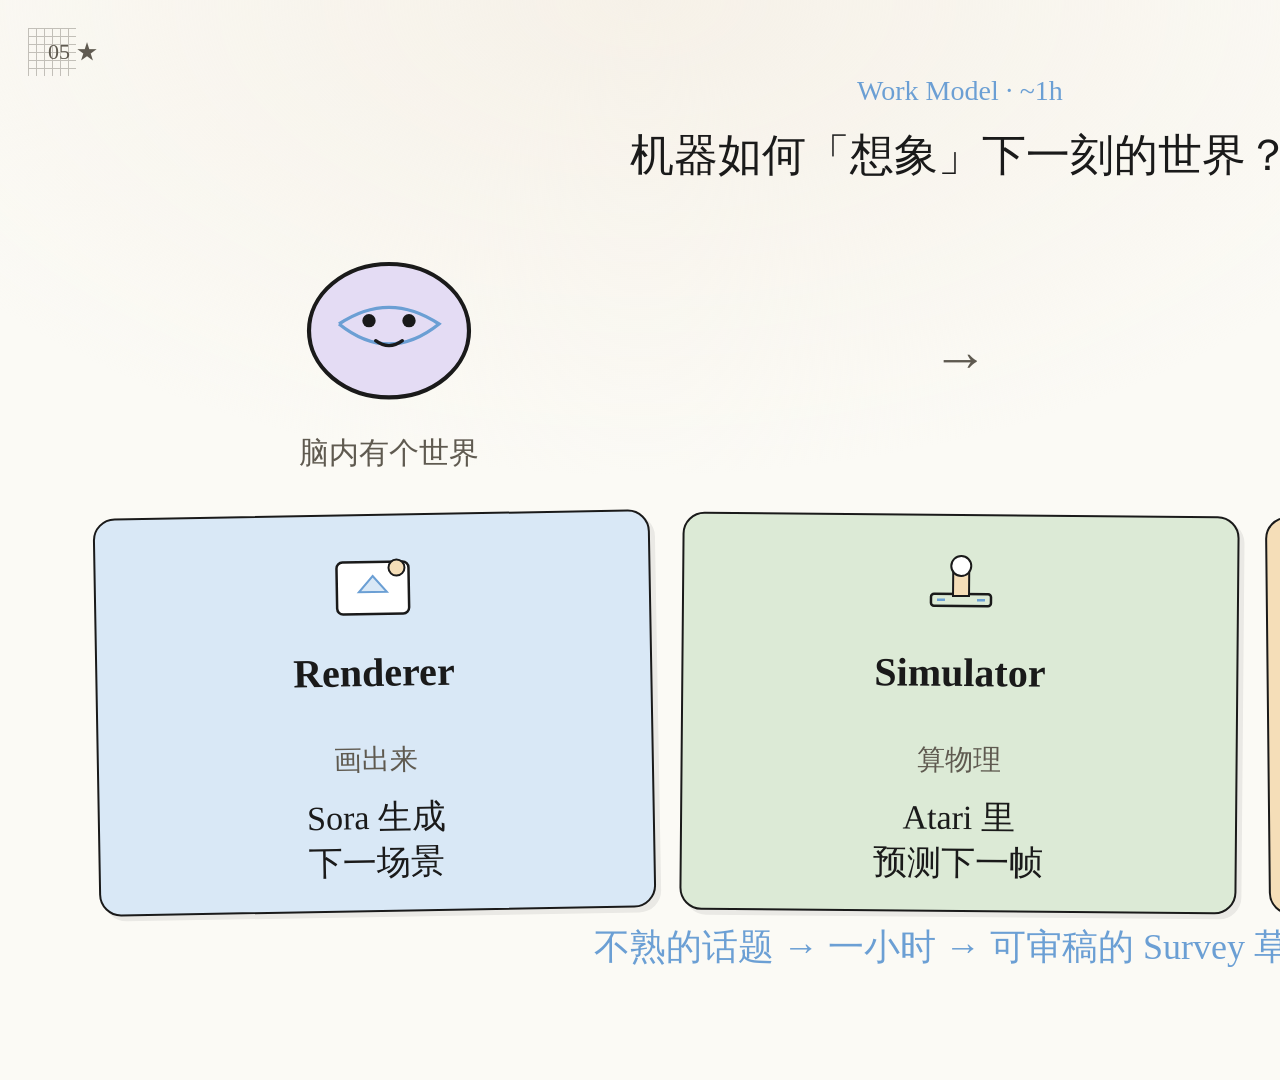
==== deck/slides/05-example.html @ 3a747863 "aa" ====
<!DOCTYPE html>
<html lang="zh-CN">
<head>
<meta charset="UTF-8">
<title>05 · Work Model</title>
<link rel="stylesheet" href="../shared/fonts.css">
<link rel="stylesheet" href="../shared/handdrawn.css">
</head>
<body>
<div class="page-num">05 ★</div>
<div class="slide-main">
  <div class="kicker">Work Model · ~1h</div>
  <p class="wm-hook">机器如何「想象」下一刻的世界？</p>
  <div class="wm-visual">
    <div class="wm-brain">
      <svg viewBox="0 0 120 100" aria-hidden="true">
        <ellipse cx="60" cy="52" rx="48" ry="40" stroke="#1a1a1a" stroke-width="2.5" fill="#e4dcf4"/>
        <path d="M30 48 Q60 28 90 48 Q60 72 30 48" stroke="#6b9fd4" stroke-width="2" fill="none"/>
        <circle cx="48" cy="46" r="4" fill="#1a1a1a"/>
        <circle cx="72" cy="46" r="4" fill="#1a1a1a"/>
        <path d="M52 58 Q60 64 68 58" stroke="#1a1a1a" stroke-width="2" fill="none" stroke-linecap="round"/>
      </svg>
      <p>脑内有个世界</p>
    </div>
    <div style="text-align:center;font-family:var(--font-hand);font-size:56px;color:var(--muted)">→</div>
    <div class="wm-brain">
      <svg viewBox="0 0 120 100" aria-hidden="true">
        <rect x="20" y="30" width="80" height="50" rx="8" stroke="#1a1a1a" stroke-width="2.5" fill="#dcead6"/>
        <path d="M32 48h56M32 60h40" stroke="#5f5a50" stroke-width="2" stroke-linecap="round"/>
        <path d="M60 20v14M48 26l12-8 12 8" stroke="#6b9fd4" stroke-width="2.5" fill="none" stroke-linecap="round"/>
      </svg>
      <p>预测 · 生成 · 规划</p>
    </div>
  </div>
  <div class="wm-triad">
    <div class="wm-card">
      <svg class="wm-icon" viewBox="0 0 88 88" aria-hidden="true">
        <rect x="8" y="18" width="72" height="52" rx="6" stroke="#1a1a1a" stroke-width="2.5" fill="#fff"/>
        <polygon points="44,32 58,48 30,48" stroke="#6b9fd4" stroke-width="2" fill="#d9e8f6"/>
        <circle cx="68" cy="24" r="8" stroke="#1a1a1a" stroke-width="2" fill="#f5deb8"/>
      </svg>
      <h3>Renderer</h3>
      <p class="wm-role">画出来</p>
      <p class="wm-example">Sora 生成<br>下一场景</p>
    </div>
    <div class="wm-card">
      <svg class="wm-icon" viewBox="0 0 88 88" aria-hidden="true">
        <rect x="14" y="50" width="60" height="12" rx="3" stroke="#1a1a1a" stroke-width="2.5" fill="#dcead6"/>
        <rect x="36" y="28" width="16" height="24" stroke="#1a1a1a" stroke-width="2" fill="#f5deb8"/>
        <circle cx="44" cy="22" r="10" stroke="#1a1a1a" stroke-width="2" fill="#fff"/>
        <path d="M20 56h8M60 56h8" stroke="#6b9fd4" stroke-width="2.5"/>
      </svg>
      <h3>Simulator</h3>
      <p class="wm-role">算物理</p>
      <p class="wm-example">Atari 里<br>预测下一帧</p>
    </div>
    <div class="wm-card">
      <svg class="wm-icon" viewBox="0 0 88 88" aria-hidden="true">
        <rect x="10" y="40" width="68" height="36" rx="4" stroke="#1a1a1a" stroke-width="2.5" fill="#dcead6"/>
        <rect x="22" y="22" width="20" height="20" stroke="#1a1a1a" stroke-width="2" fill="#d9e8f6"/>
        <rect x="46" y="26" width="16" height="16" stroke="#1a1a1a" stroke-width="2" fill="#f5deb8"/>
        <path d="M44 58l8-8 8 8" stroke="#6b9fd4" stroke-width="2.5" fill="none"/>
      </svg>
      <h3>Planner</h3>
      <p class="wm-role">做决策</p>
      <p class="wm-example">Minecraft 里<br>规划下一步</p>
    </div>
  </div>
  <p class="wm-foot">不熟的话题 → 一小时 → 可审稿的 Survey 草稿</p>
</div>
<script src="../shared/nav-keys.js"></script>
</body>
</html>
---- deck/shared/handdrawn.css ----
/* Auto Research · hand-drawn deck (huashu / ian-inspired, keep tokens stable) */
:root {
  --paper: #fbfaf5;
  --paper-warm: #f6f1e8;
  --ink: #1a1a1a;
  --muted: #5f5a50;
  --blue: #d9e8f6;
  --green: #dcead6;
  --peach: #f5deb8;
  --lavender: #e4dcf4;
  --accent: #6b9fd4;
  --pad-x: 96px;
  --pad-y: 64px;
  --font-hand: "Patrick Hand", "Ma Shan Zheng", "Noto Sans SC", cursive;
  --font-body: "Noto Sans SC", system-ui, sans-serif;
  --shadow-sketch: 5px 5px 0 rgba(26, 26, 26, 0.07);
}

html { font-size: 16px; }

body {
  width: 1920px;
  height: 1080px;
  margin: 0;
  padding: var(--pad-y) var(--pad-x);
  box-sizing: border-box;
  background:
    radial-gradient(ellipse 120% 80% at 50% 0%, var(--paper-warm) 0%, transparent 55%),
    var(--paper);
  color: var(--ink);
  font-family: var(--font-body);
  font-size: 32px;
  line-height: 1.45;
  position: relative;
  overflow: hidden;
}

body::before,
body::after {
  content: "";
  position: absolute;
  width: 48px;
  height: 48px;
  opacity: 0.35;
  background:
    linear-gradient(var(--muted) 1px, transparent 1px) 0 0 / 8px 8px,
    linear-gradient(90deg, var(--muted) 1px, transparent 1px) 0 0 / 8px 8px;
  pointer-events: none;
}
body::before { top: 28px; left: 28px; }
body::after { bottom: 28px; right: 28px; }

.page-num {
  position: absolute;
  top: 36px;
  left: 48px;
  font-family: var(--font-hand);
  font-size: 22px;
  color: var(--muted);
}

.slide-main {
  position: relative;
  z-index: 1;
  height: 100%;
  display: flex;
  flex-direction: column;
  justify-content: center;
}

h1 {
  font-family: var(--font-hand);
  font-size: 80px;
  font-weight: 600;
  line-height: 1.12;
  margin: 0 0 16px;
  text-align: center;
}

h1::after {
  content: "";
  display: block;
  width: 120px;
  height: 4px;
  margin: 18px auto 0;
  background: var(--accent);
  border-radius: 2px;
  opacity: 0.55;
}

.subtitle {
  text-align: center;
  font-family: var(--font-hand);
  font-size: 38px;
  color: var(--muted);
  margin: 0 0 36px;
}

.kicker {
  text-align: center;
  font-family: var(--font-hand);
  font-size: 28px;
  color: var(--accent);
  margin-bottom: 12px;
}

.tag-row {
  display: flex;
  gap: 20px;
  justify-content: center;
  flex-wrap: wrap;
  margin-top: 32px;
}

.tag {
  font-family: var(--font-hand);
  font-size: 26px;
  padding: 10px 22px;
  border: 2px solid var(--ink);
  border-radius: 999px;
  background: var(--blue);
  box-shadow: 3px 3px 0 rgba(0,0,0,0.08);
}

.cols-2 {
  display: grid;
  grid-template-columns: 1fr 1fr;
  gap: 48px;
  align-items: center;
  margin-top: 24px;
}

.sketch-box {
  border: 2.5px solid var(--ink);
  border-radius: 18px;
  padding: 36px 32px;
  background: #fff;
  box-shadow: 6px 6px 0 rgba(0,0,0,0.06);
  min-height: 420px;
}

.sketch-box h2 {
  font-family: var(--font-hand);
  font-size: 40px;
  margin: 0 0 20px;
  padding-bottom: 10px;
  border-bottom: 2px dashed var(--muted);
}

.sketch-box ul {
  margin: 0;
  padding-left: 28px;
  font-family: var(--font-hand);
  font-size: 34px;
  line-height: 1.55;
}
.sketch-box li { margin-bottom: 0.35em; }

.pipeline {
  display: flex;
  align-items: center;
  justify-content: center;
  gap: 8px;
  flex-wrap: wrap;
  margin: 40px 0;
}

.pipe-step {
  font-family: var(--font-hand);
  font-size: 26px;
  padding: 14px 18px;
  border: 2px solid var(--ink);
  border-radius: 12px;
  background: var(--green);
  white-space: nowrap;
}

.pipe-arrow {
  font-family: var(--font-hand);
  font-size: 28px;
  color: var(--muted);
}

.three-ideas {
  display: grid;
  grid-template-columns: repeat(3, 1fr);
  gap: 32px;
  margin-top: 36px;
}

.idea-card {
  text-align: center;
  padding: 36px 24px;
  border: 2.5px solid var(--ink);
  border-radius: 20px;
  background: #fff;
}
.idea-card:nth-child(1) { background: var(--blue); }
.idea-card:nth-child(2) { background: var(--peach); }
.idea-card:nth-child(3) { background: var(--lavender); }

.idea-card .icon {
  font-size: 56px;
  margin-bottom: 16px;
}
.idea-card h3 {
  font-family: var(--font-hand);
  font-size: 36px;
  margin: 0 0 12px;
}
.idea-card p {
  font-size: 24px;
  color: var(--muted);
  margin: 0;
}

.example-layout {
  display: grid;
  grid-template-columns: 1fr 1.2fr;
  gap: 40px;
  align-items: center;
}

.bubble {
  font-family: var(--font-hand);
  font-size: 34px;
  padding: 28px 32px;
  border: 2.5px solid var(--ink);
  border-radius: 24px;
  background: var(--lavender);
  position: relative;
}

.stack {
  display: flex;
  flex-direction: column;
  gap: 14px;
}
.stack-item {
  font-family: var(--font-hand);
  font-size: 26px;
  padding: 16px 24px;
  border: 2px solid var(--ink);
  border-radius: 12px;
  background: #fff;
  transform: rotate(-0.5deg);
}
.stack-item:nth-child(even) { transform: rotate(0.6deg); background: var(--green); }

.boundary-cols {
  display: grid;
  grid-template-columns: 1fr 1fr;
  gap: 40px;
  margin-top: 32px;
}
.boundary-cols h2 {
  font-family: var(--font-hand);
  font-size: 38px;
  margin-bottom: 16px;
}
.boundary-cols ul {
  font-size: 28px;
  line-height: 1.7;
}

/* closing + audio */
.closing-lines {
  text-align: center;
  font-family: var(--font-hand);
  font-size: 40px;
  line-height: 1.6;
  margin-bottom: 48px;
}

.play-wrap {
  text-align: center;
  margin-top: 24px;
}

#play-folk {
  font-family: var(--font-hand);
  font-size: 42px;
  padding: 20px 56px;
  border: 3px solid var(--ink);
  border-radius: 999px;
  background: var(--peach);
  cursor: pointer;
  box-shadow: 6px 6px 0 rgba(0,0,0,0.12);
  transition: transform 0.15s, box-shadow 0.15s;
}
#play-folk:hover {
  transform: translate(-2px, -2px);
  box-shadow: 8px 8px 0 rgba(0,0,0,0.14);
}
#play-folk.playing {
  background: var(--green);
}

.audio-hint {
  margin-top: 18px;
  font-size: 22px;
  color: var(--muted);
  font-family: var(--font-hand);
}

.hills {
  position: absolute;
  bottom: 80px;
  left: 0;
  right: 0;
  height: 120px;
  opacity: 0.2;
  pointer-events: none;
  background: url("data:image/svg+xml,%3Csvg xmlns='http://www.w3.org/2000/svg' viewBox='0 0 800 120'%3E%3Cpath d='M0 80 Q200 20 400 70 T800 50 L800 120 L0 120Z' fill='none' stroke='%236b9fd4' stroke-width='3'/%3E%3C/svg%3E") center bottom / 80% auto no-repeat;
}

.notebook-deco {
  text-align: center;
  margin: 20px auto 0;
  font-family: var(--font-hand);
  font-size: 48px;
  color: var(--muted);
  opacity: 0.85;
}

/* cover doodle strip */
.cover-doodle {
  margin: 48px auto 0;
  display: block;
  opacity: 0.88;
}

/* world-model triad (slide 05) */
.wm-hook {
  text-align: center;
  font-family: var(--font-hand);
  font-size: 44px;
  margin: 0 0 8px;
  color: var(--ink);
}
.wm-visual {
  display: grid;
  grid-template-columns: 1fr 0.85fr 1fr;
  gap: 28px;
  align-items: center;
  margin: 28px 0 20px;
}
.wm-brain {
  text-align: center;
  padding: 20px;
}
.wm-brain svg { width: 200px; height: auto; }
.wm-brain p {
  font-family: var(--font-hand);
  font-size: 30px;
  color: var(--muted);
  margin: 8px 0 0;
}
.wm-triad {
  display: grid;
  grid-template-columns: repeat(3, 1fr);
  gap: 28px;
}
.wm-card {
  text-align: center;
  padding: 28px 20px 24px;
  border: 2.5px solid var(--ink);
  border-radius: 22px;
  box-shadow: var(--shadow-sketch);
  min-height: 280px;
  display: flex;
  flex-direction: column;
  align-items: center;
  justify-content: flex-start;
}
.wm-card:nth-child(1) { background: var(--blue); transform: rotate(-1deg); }
.wm-card:nth-child(2) { background: var(--green); transform: rotate(0.5deg); }
.wm-card:nth-child(3) { background: var(--peach); transform: rotate(-0.6deg); }
.wm-card .wm-icon { width: 88px; height: 88px; margin-bottom: 12px; }
.wm-card h3 {
  font-family: var(--font-hand);
  font-size: 40px;
  margin: 0 0 10px;
}
.wm-card .wm-role {
  font-family: var(--font-hand);
  font-size: 28px;
  color: var(--muted);
  margin-bottom: 14px;
}
.wm-card .wm-example {
  font-family: var(--font-hand);
  font-size: 34px;
  line-height: 1.35;
  margin: 0;
}
.wm-foot {
  text-align: center;
  font-family: var(--font-hand);
  font-size: 36px;
  color: var(--accent);
  margin-top: 8px;
}

/* pipeline sketch ring */
.pipe-ring {
  position: relative;
  margin: 32px auto 24px;
  max-width: 1500px;
}
.pipe-ring .pipeline { margin: 0; gap: 6px; }
.pipe-step {
  font-size: 30px;
  padding: 16px 20px;
  box-shadow: var(--shadow-sketch);
}
.loop-sketch {
  display: block;
  margin: 12px auto 0;
  opacity: 0.55;
}

/* idea cards — less text, bigger */
.idea-card h3 { font-family: var(--font-hand); font-size: 42px; }
.idea-card p { font-size: 28px; line-height: 1.4; }
.idea-card .icon { font-size: 64px; }

/* boundary — punchy short lines */
.boundary-cols .sketch-box { min-height: 360px; }
.boundary-cols h2 { font-family: var(--font-hand); font-size: 44px; }
.boundary-cols ul {
  font-family: var(--font-hand);
  font-size: 34px;
  padding-left: 24px;
}
.boundary-foot {
  text-align: center;
  font-family: var(--font-hand);
  font-size: 30px;
  color: var(--muted);
  margin-top: 24px;
}
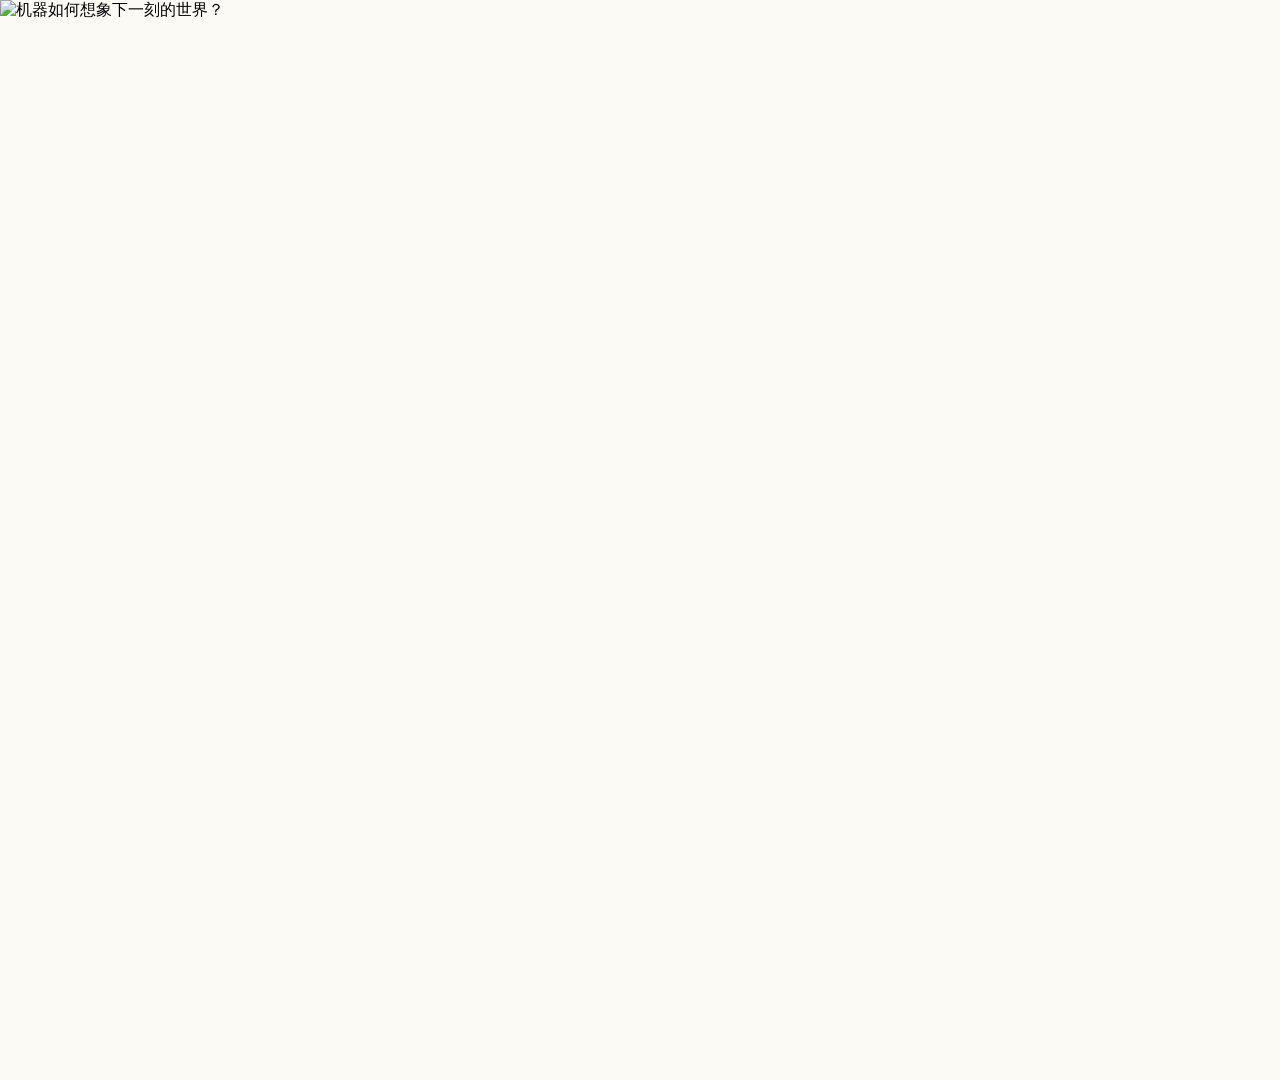
==== commit e65a1130: "Expand deck to 9 slides with generated PNG inserts. Add workflow and world-model image slides, Live " ====
--- a/deck/slides/05-example.html
+++ b/deck/slides/05-example.html
@@ -2,72 +2,25 @@
 <html lang="zh-CN">
 <head>
 <meta charset="UTF-8">
-<title>05 · Work Model</title>
-<link rel="stylesheet" href="../shared/fonts.css">
-<link rel="stylesheet" href="../shared/handdrawn.css">
+<title>06 · 世界模型</title>
+<style>
+  * { margin: 0; padding: 0; box-sizing: border-box; }
+  html, body {
+    width: 1920px;
+    height: 1080px;
+    overflow: hidden;
+    background: #fbfaf5;
+  }
+  img {
+    width: 100%;
+    height: 100%;
+    object-fit: contain;
+    display: block;
+  }
+</style>
 </head>
 <body>
-<div class="page-num">05 ★</div>
-<div class="slide-main">
-  <div class="kicker">Work Model · ~1h</div>
-  <p class="wm-hook">机器如何「想象」下一刻的世界？</p>
-  <div class="wm-visual">
-    <div class="wm-brain">
-      <svg viewBox="0 0 120 100" aria-hidden="true">
-        <ellipse cx="60" cy="52" rx="48" ry="40" stroke="#1a1a1a" stroke-width="2.5" fill="#e4dcf4"/>
-        <path d="M30 48 Q60 28 90 48 Q60 72 30 48" stroke="#6b9fd4" stroke-width="2" fill="none"/>
-        <circle cx="48" cy="46" r="4" fill="#1a1a1a"/>
-        <circle cx="72" cy="46" r="4" fill="#1a1a1a"/>
-        <path d="M52 58 Q60 64 68 58" stroke="#1a1a1a" stroke-width="2" fill="none" stroke-linecap="round"/>
-      </svg>
-      <p>脑内有个世界</p>
-    </div>
-    <div style="text-align:center;font-family:var(--font-hand);font-size:56px;color:var(--muted)">→</div>
-    <div class="wm-brain">
-      <svg viewBox="0 0 120 100" aria-hidden="true">
-        <rect x="20" y="30" width="80" height="50" rx="8" stroke="#1a1a1a" stroke-width="2.5" fill="#dcead6"/>
-        <path d="M32 48h56M32 60h40" stroke="#5f5a50" stroke-width="2" stroke-linecap="round"/>
-        <path d="M60 20v14M48 26l12-8 12 8" stroke="#6b9fd4" stroke-width="2.5" fill="none" stroke-linecap="round"/>
-      </svg>
-      <p>预测 · 生成 · 规划</p>
-    </div>
-  </div>
-  <div class="wm-triad">
-    <div class="wm-card">
-      <svg class="wm-icon" viewBox="0 0 88 88" aria-hidden="true">
-        <rect x="8" y="18" width="72" height="52" rx="6" stroke="#1a1a1a" stroke-width="2.5" fill="#fff"/>
-        <polygon points="44,32 58,48 30,48" stroke="#6b9fd4" stroke-width="2" fill="#d9e8f6"/>
-        <circle cx="68" cy="24" r="8" stroke="#1a1a1a" stroke-width="2" fill="#f5deb8"/>
-      </svg>
-      <h3>Renderer</h3>
-      <p class="wm-role">画出来</p>
-      <p class="wm-example">Sora 生成<br>下一场景</p>
-    </div>
-    <div class="wm-card">
-      <svg class="wm-icon" viewBox="0 0 88 88" aria-hidden="true">
-        <rect x="14" y="50" width="60" height="12" rx="3" stroke="#1a1a1a" stroke-width="2.5" fill="#dcead6"/>
-        <rect x="36" y="28" width="16" height="24" stroke="#1a1a1a" stroke-width="2" fill="#f5deb8"/>
-        <circle cx="44" cy="22" r="10" stroke="#1a1a1a" stroke-width="2" fill="#fff"/>
-        <path d="M20 56h8M60 56h8" stroke="#6b9fd4" stroke-width="2.5"/>
-      </svg>
-      <h3>Simulator</h3>
-      <p class="wm-role">算物理</p>
-      <p class="wm-example">Atari 里<br>预测下一帧</p>
-    </div>
-    <div class="wm-card">
-      <svg class="wm-icon" viewBox="0 0 88 88" aria-hidden="true">
-        <rect x="10" y="40" width="68" height="36" rx="4" stroke="#1a1a1a" stroke-width="2.5" fill="#dcead6"/>
-        <rect x="22" y="22" width="20" height="20" stroke="#1a1a1a" stroke-width="2" fill="#d9e8f6"/>
-        <rect x="46" y="26" width="16" height="16" stroke="#1a1a1a" stroke-width="2" fill="#f5deb8"/>
-        <path d="M44 58l8-8 8 8" stroke="#6b9fd4" stroke-width="2.5" fill="none"/>
-      </svg>
-      <h3>Planner</h3>
-      <p class="wm-role">做决策</p>
-      <p class="wm-example">Minecraft 里<br>规划下一步</p>
-    </div>
-  </div>
-  <p class="wm-foot">不熟的话题 → 一小时 → 可审稿的 Survey 草稿</p>
-</div>
+<img src="../world-model.png" alt="机器如何想象下一刻的世界？">
 <script src="../shared/nav-keys.js"></script>
 </body>
 </html>
